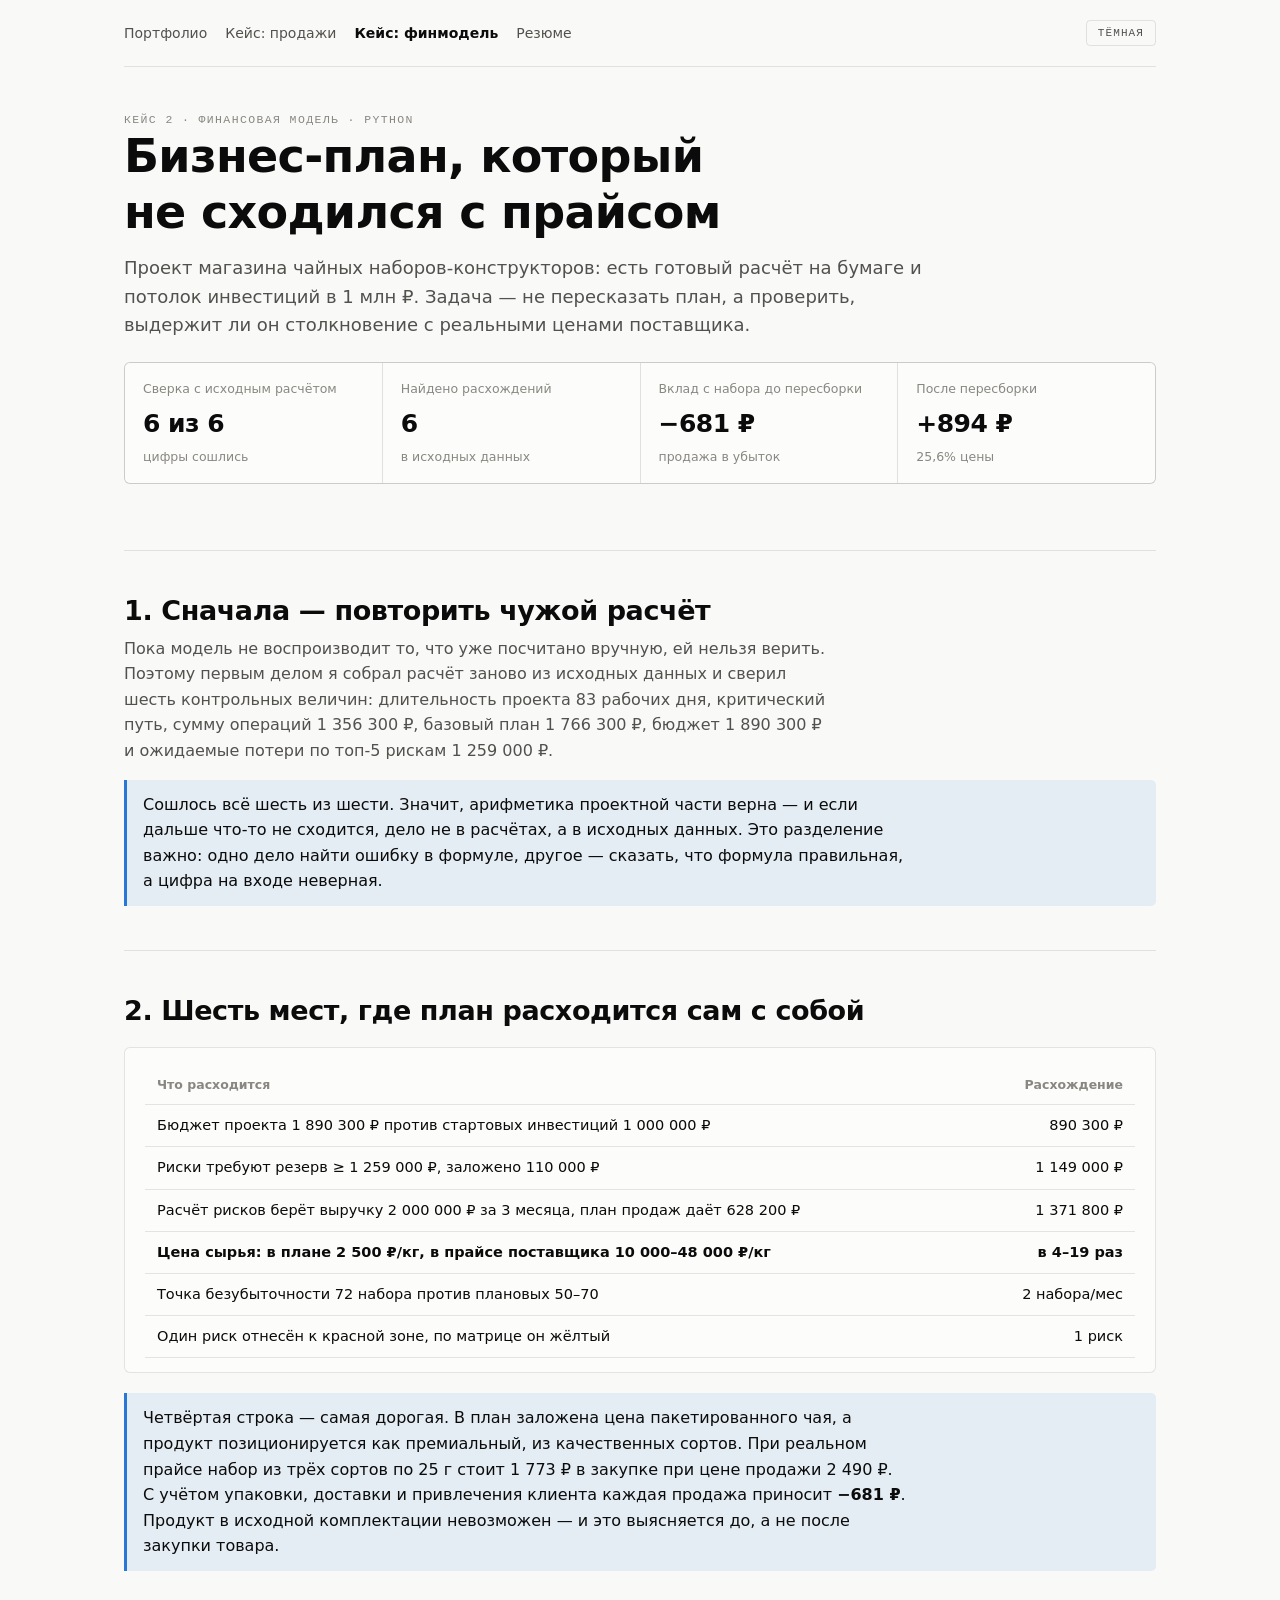
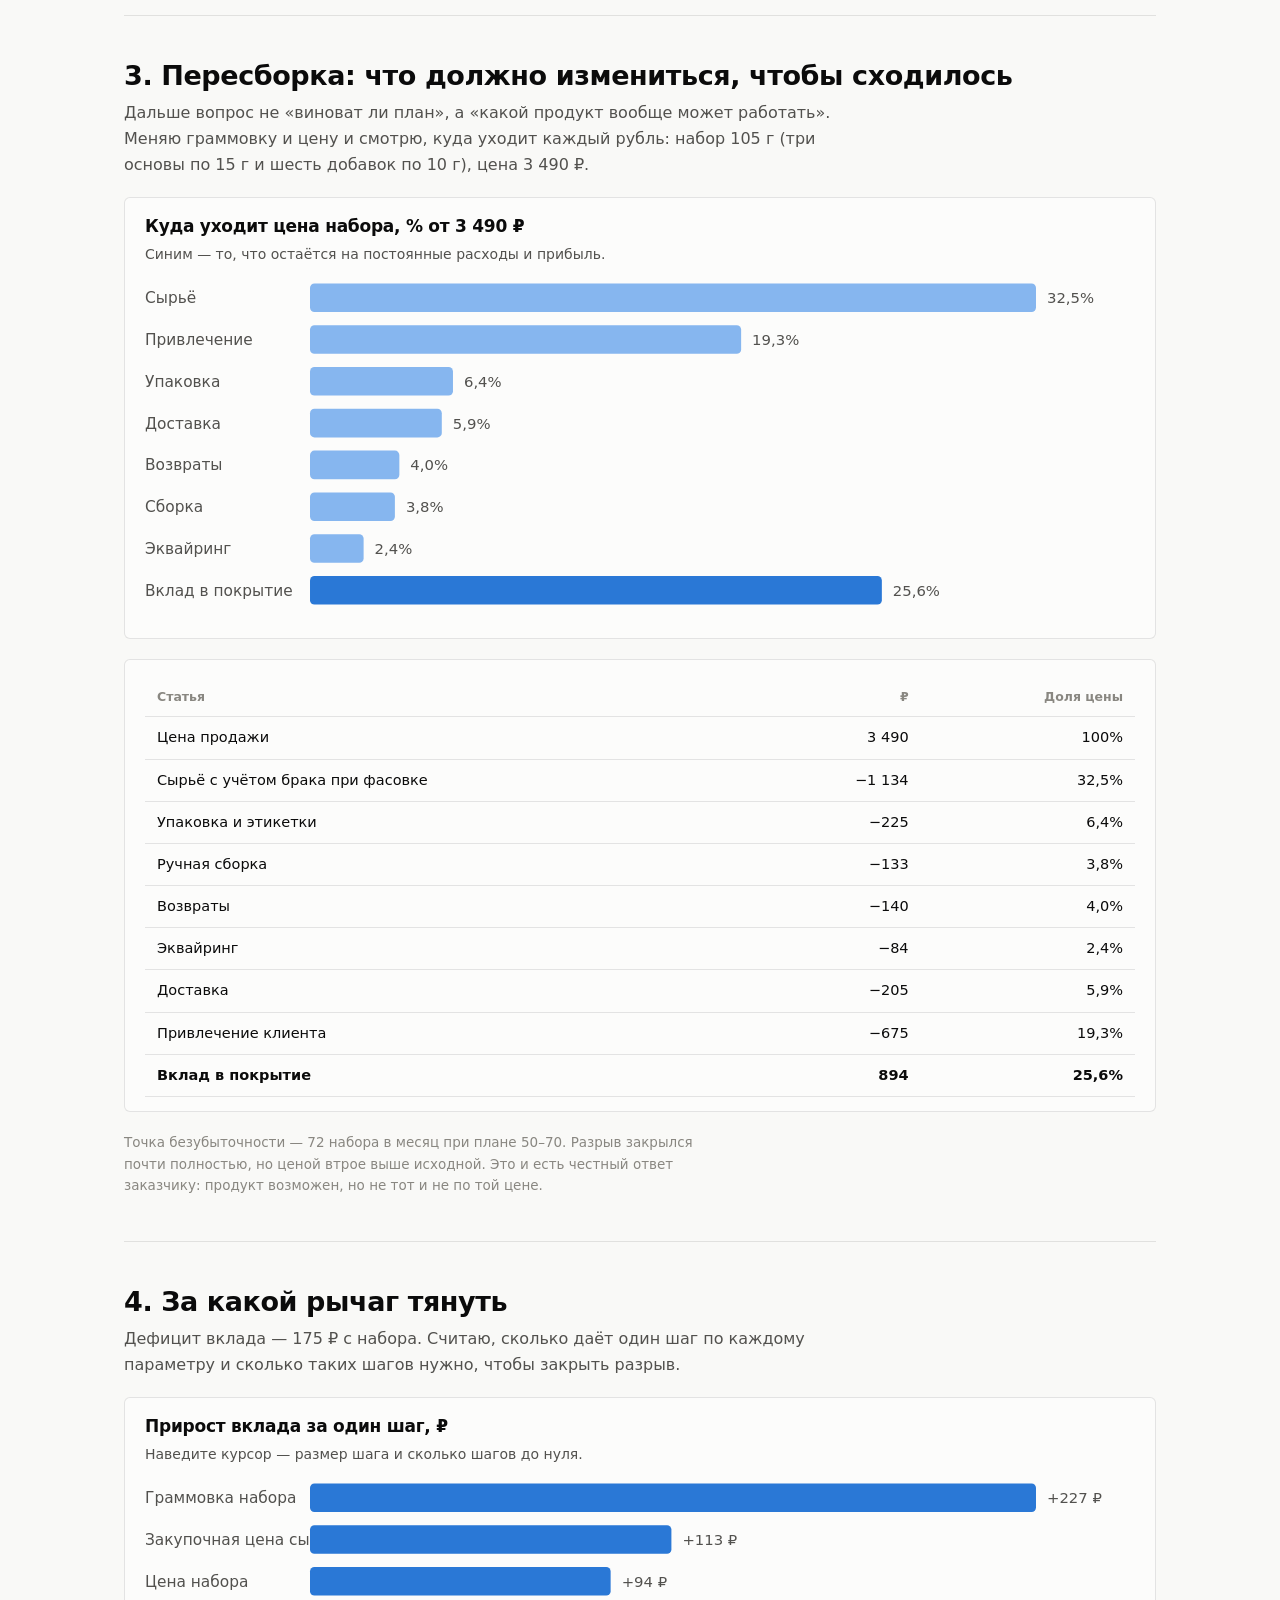
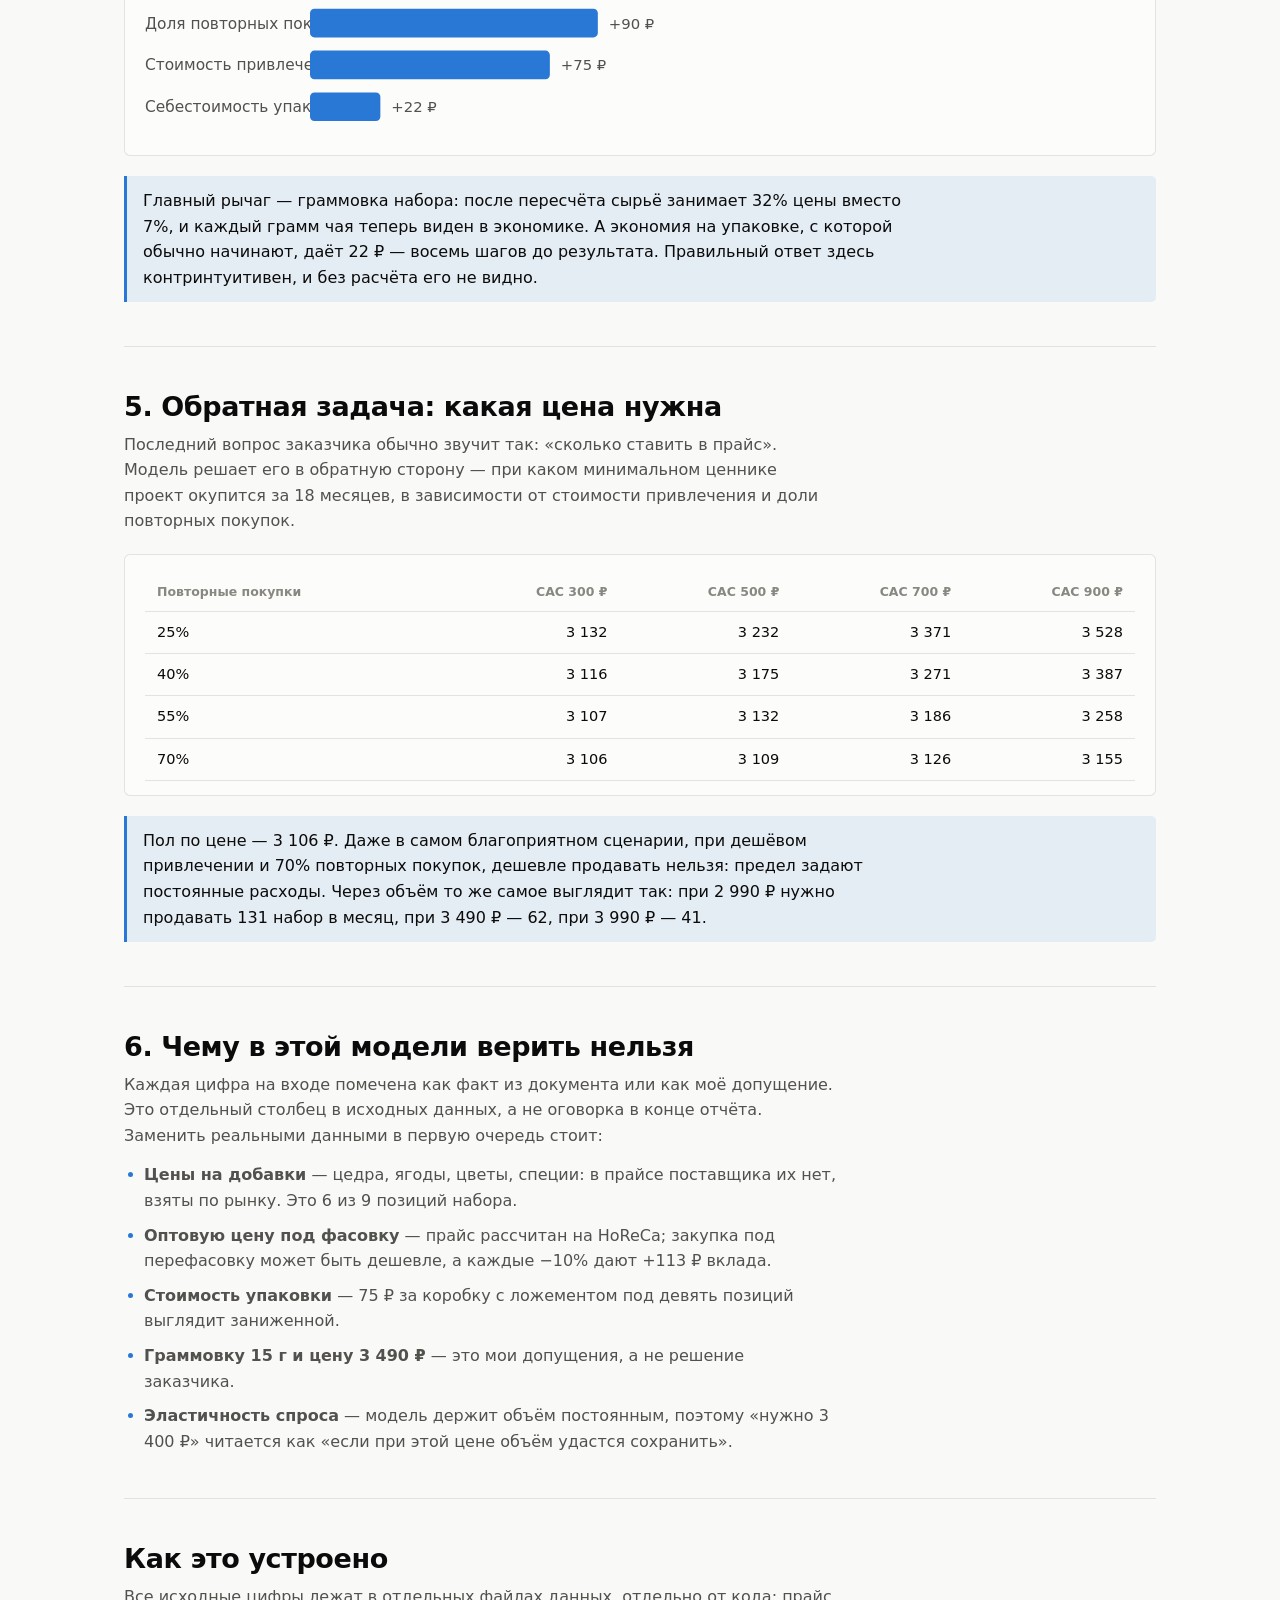
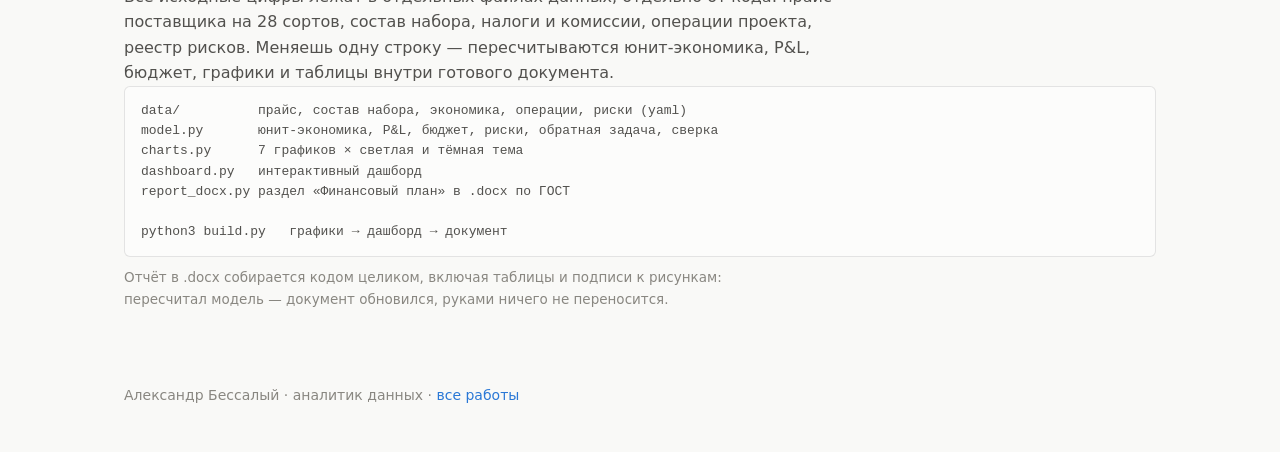
==== case-ownblend.html @ 219805a6 "Портфолио аналитика данных: два кейса, резюме, сопроводительные Кейс 1 — разбор 1 067 371 строки про" ====
<!doctype html>
<html lang="ru">
<head>
<meta charset="utf-8">
<meta name="viewport" content="width=device-width,initial-scale=1">
<title>Кейс: финмодель OWN BLEND — Александр Бессалый</title>
<meta name="description" content="Проверка бизнес-плана по реальному прайсу поставщика: 6 расхождений, отрицательная юнит-экономика, пересборка продукта.">
<link rel="stylesheet" href="assets/style.css">
</head>
<body>
<div class="wrap">
  <div class="top">
    <nav>
      <a href="index.html">Портфолио</a>
      <a href="case-retail.html">Кейс: продажи</a>
      <a href="case-ownblend.html" aria-current="page">Кейс: финмодель</a>
      <a href="resume.html">Резюме</a>
    </nav>
    <button class="theme-btn" id="theme">Тёмная</button>
  </div>

  <section>
    <p class="kicker">Кейс 2 · финансовая модель · Python</p>
    <h1>Бизнес-план, который<br>не сходился с прайсом</h1>
    <p class="lead">Проект магазина чайных наборов-конструкторов: есть готовый расчёт на бумаге и потолок инвестиций в 1 млн ₽. Задача — не пересказать план, а проверить, выдержит ли он столкновение с реальными ценами поставщика.</p>
    <dl class="tiles">
      <div class="tile"><dt>Сверка с исходным расчётом</dt><dd>6 из 6<small>цифры сошлись</small></dd></div>
      <div class="tile"><dt>Найдено расхождений</dt><dd>6<small>в исходных данных</small></dd></div>
      <div class="tile"><dt>Вклад с набора до пересборки</dt><dd>−681 ₽<small>продажа в убыток</small></dd></div>
      <div class="tile"><dt>После пересборки</dt><dd>+894 ₽<small>25,6% цены</small></dd></div>
    </dl>
  </section>

  <section>
    <h2>1. Сначала — повторить чужой расчёт</h2>
    <p>Пока модель не воспроизводит то, что уже посчитано вручную, ей нельзя верить. Поэтому первым делом я собрал расчёт заново из исходных данных и сверил шесть контрольных величин: длительность проекта 83 рабочих дня, критический путь, сумму операций 1 356 300 ₽, базовый план 1 766 300 ₽, бюджет 1 890 300 ₽ и ожидаемые потери по топ-5 рискам 1 259 000 ₽.</p>
    <div class="takeaway"><p>Сошлось всё шесть из шести. Значит, арифметика проектной части верна — и если дальше что-то не сходится, дело не в расчётах, а в исходных данных. Это разделение важно: одно дело найти ошибку в формуле, другое — сказать, что формула правильная, а цифра на входе неверная.</p></div>
  </section>

  <section>
    <h2>2. Шесть мест, где план расходится сам с собой</h2>
    <div class="card"><div class="scroll"><table>
      <thead><tr><th>Что расходится</th><th class="n">Расхождение</th></tr></thead>
      <tbody>
        <tr><td>Бюджет проекта 1 890 300 ₽ против стартовых инвестиций 1 000 000 ₽</td><td class="n">890 300 ₽</td></tr>
        <tr><td>Риски требуют резерв ≥ 1 259 000 ₽, заложено 110 000 ₽</td><td class="n">1 149 000 ₽</td></tr>
        <tr><td>Расчёт рисков берёт выручку 2 000 000 ₽ за 3 месяца, план продаж даёт 628 200 ₽</td><td class="n">1 371 800 ₽</td></tr>
        <tr><td><b>Цена сырья: в плане 2 500 ₽/кг, в прайсе поставщика 10 000–48 000 ₽/кг</b></td><td class="n"><b>в 4–19 раз</b></td></tr>
        <tr><td>Точка безубыточности 72 набора против плановых 50–70</td><td class="n">2 набора/мес</td></tr>
        <tr><td>Один риск отнесён к красной зоне, по матрице он жёлтый</td><td class="n">1 риск</td></tr>
      </tbody>
    </table></div></div>
    <div class="takeaway"><p>Четвёртая строка — самая дорогая. В план заложена цена пакетированного чая, а продукт позиционируется как премиальный, из качественных сортов. При реальном прайсе набор из трёх сортов по 25 г стоит 1 773 ₽ в закупке при цене продажи 2 490 ₽. С учётом упаковки, доставки и привлечения клиента каждая продажа приносит <b>−681 ₽</b>. Продукт в исходной комплектации невозможен — и это выясняется до, а не после закупки товара.</p></div>
  </section>

  <section>
    <h2>3. Пересборка: что должно измениться, чтобы сходилось</h2>
    <p>Дальше вопрос не «виноват ли план», а «какой продукт вообще может работать». Меняю граммовку и цену и смотрю, куда уходит каждый рубль: набор 105 г (три основы по 15 г и шесть добавок по 10 г), цена 3 490 ₽.</p>
    <div class="card">
      <header><h3>Куда уходит цена набора, % от 3 490 ₽</h3><p>Синим — то, что остаётся на постоянные расходы и прибыль.</p></header>
      <div class="chart" id="c-price"></div>
    </div>
    <div class="card"><div class="scroll"><table>
      <thead><tr><th>Статья</th><th class="n">₽</th><th class="n">Доля цены</th></tr></thead>
      <tbody>
        <tr><td>Цена продажи</td><td class="n">3 490</td><td class="n">100%</td></tr>
        <tr><td>Сырьё с учётом брака при фасовке</td><td class="n">−1 134</td><td class="n">32,5%</td></tr>
        <tr><td>Упаковка и этикетки</td><td class="n">−225</td><td class="n">6,4%</td></tr>
        <tr><td>Ручная сборка</td><td class="n">−133</td><td class="n">3,8%</td></tr>
        <tr><td>Возвраты</td><td class="n">−140</td><td class="n">4,0%</td></tr>
        <tr><td>Эквайринг</td><td class="n">−84</td><td class="n">2,4%</td></tr>
        <tr><td>Доставка</td><td class="n">−205</td><td class="n">5,9%</td></tr>
        <tr><td>Привлечение клиента</td><td class="n">−675</td><td class="n">19,3%</td></tr>
        <tr><td><b>Вклад в покрытие</b></td><td class="n"><b>894</b></td><td class="n"><b>25,6%</b></td></tr>
      </tbody>
    </table></div></div>
    <p class="note">Точка безубыточности — 72 набора в месяц при плане 50–70. Разрыв закрылся почти полностью, но ценой втрое выше исходной. Это и есть честный ответ заказчику: продукт возможен, но не тот и не по той цене.</p>
  </section>

  <section>
    <h2>4. За какой рычаг тянуть</h2>
    <p>Дефицит вклада — 175 ₽ с набора. Считаю, сколько даёт один шаг по каждому параметру и сколько таких шагов нужно, чтобы закрыть разрыв.</p>
    <div class="card">
      <header><h3>Прирост вклада за один шаг, ₽</h3><p>Наведите курсор — размер шага и сколько шагов до нуля.</p></header>
      <div class="chart" id="c-levers"></div>
    </div>
    <div class="takeaway"><p>Главный рычаг — граммовка набора: после пересчёта сырьё занимает 32% цены вместо 7%, и каждый грамм чая теперь виден в экономике. А экономия на упаковке, с которой обычно начинают, даёт 22 ₽ — восемь шагов до результата. Правильный ответ здесь контринтуитивен, и без расчёта его не видно.</p></div>
  </section>

  <section>
    <h2>5. Обратная задача: какая цена нужна</h2>
    <p>Последний вопрос заказчика обычно звучит так: «сколько ставить в прайс». Модель решает его в обратную сторону — при каком минимальном ценнике проект окупится за 18 месяцев, в зависимости от стоимости привлечения и доли повторных покупок.</p>
    <div class="card"><div class="scroll"><table>
      <thead><tr><th>Повторные покупки</th><th class="n">CAC 300 ₽</th><th class="n">CAC 500 ₽</th><th class="n">CAC 700 ₽</th><th class="n">CAC 900 ₽</th></tr></thead>
      <tbody>
        <tr><td>25%</td><td class="n">3 132</td><td class="n">3 232</td><td class="n">3 371</td><td class="n">3 528</td></tr>
        <tr><td>40%</td><td class="n">3 116</td><td class="n">3 175</td><td class="n">3 271</td><td class="n">3 387</td></tr>
        <tr><td>55%</td><td class="n">3 107</td><td class="n">3 132</td><td class="n">3 186</td><td class="n">3 258</td></tr>
        <tr><td>70%</td><td class="n">3 106</td><td class="n">3 109</td><td class="n">3 126</td><td class="n">3 155</td></tr>
      </tbody>
    </table></div></div>
    <div class="takeaway"><p>Пол по цене — 3 106 ₽. Даже в самом благоприятном сценарии, при дешёвом привлечении и 70% повторных покупок, дешевле продавать нельзя: предел задают постоянные расходы. Через объём то же самое выглядит так: при 2 990 ₽ нужно продавать 131 набор в месяц, при 3 490 ₽ — 62, при 3 990 ₽ — 41.</p></div>
  </section>

  <section>
    <h2>6. Чему в этой модели верить нельзя</h2>
    <p>Каждая цифра на входе помечена как факт из документа или как моё допущение. Это отдельный столбец в исходных данных, а не оговорка в конце отчёта. Заменить реальными данными в первую очередь стоит:</p>
    <ul class="clean">
      <li><b>Цены на добавки</b> — цедра, ягоды, цветы, специи: в прайсе поставщика их нет, взяты по рынку. Это 6 из 9 позиций набора.</li>
      <li><b>Оптовую цену под фасовку</b> — прайс рассчитан на HoReCa; закупка под перефасовку может быть дешевле, а каждые −10% дают +113 ₽ вклада.</li>
      <li><b>Стоимость упаковки</b> — 75 ₽ за коробку с ложементом под девять позиций выглядит заниженной.</li>
      <li><b>Граммовку 15 г и цену 3 490 ₽</b> — это мои допущения, а не решение заказчика.</li>
      <li><b>Эластичность спроса</b> — модель держит объём постоянным, поэтому «нужно 3 400 ₽» читается как «если при этой цене объём удастся сохранить».</li>
    </ul>
  </section>

  <section>
    <h2>Как это устроено</h2>
    <p>Все исходные цифры лежат в отдельных файлах данных, отдельно от кода: прайс поставщика на 28 сортов, состав набора, налоги и комиссии, операции проекта, реестр рисков. Меняешь одну строку — пересчитываются юнит-экономика, P&amp;L, бюджет, графики и таблицы внутри готового документа.</p>
<pre>data/          прайс, состав набора, экономика, операции, риски (yaml)
model.py       юнит-экономика, P&amp;L, бюджет, риски, обратная задача, сверка
charts.py      7 графиков × светлая и тёмная тема
dashboard.py   интерактивный дашборд
report_docx.py раздел «Финансовый план» в .docx по ГОСТ

python3 build.py   графики → дашборд → документ</pre>
    <p class="note">Отчёт в .docx собирается кодом целиком, включая таблицы и подписи к рисункам: пересчитал модель — документ обновился, руками ничего не переносится.</p>
  </section>

  <footer>Александр Бессалый · аналитик данных · <a href="index.html">все работы</a></footer>
</div>

<script src="assets/charts.js"></script>
<script>
Charts.themeToggle(document.getElementById("theme"));
const rub = (v) => v.toLocaleString("ru-RU") + " ₽";

Charts.barsH(document.getElementById("c-price"), {
  rows: [
    { label: "Сырьё", value: 32.5, rub: 1134, color: "var(--seq-1)" },
    { label: "Привлечение", value: 19.3, rub: 675, color: "var(--seq-1)" },
    { label: "Упаковка", value: 6.4, rub: 225, color: "var(--seq-1)" },
    { label: "Доставка", value: 5.9, rub: 205, color: "var(--seq-1)" },
    { label: "Возвраты", value: 4.0, rub: 140, color: "var(--seq-1)" },
    { label: "Сборка", value: 3.8, rub: 133, color: "var(--seq-1)" },
    { label: "Эквайринг", value: 2.4, rub: 84, color: "var(--seq-1)" },
    { label: "Вклад в покрытие", value: 25.6, rub: 894 },
  ],
  fmt: (v) => v.toFixed(1).replace(".", ",") + "%",
  tip: (r) => `<b>${r.label}</b><br>${rub(r.rub)} · ${r.value.toString().replace(".", ",")}% цены`,
});

Charts.barsH(document.getElementById("c-levers"), {
  rows: [
    { label: "Граммовка набора", value: 227, step: "−20%", steps: "0,8" },
    { label: "Закупочная цена сырья", value: 113, step: "−10%", steps: "1,5" },
    { label: "Цена набора", value: 94, step: "+100 ₽", steps: "1,9" },
    { label: "Доля повторных покупок", value: 90, step: "+10 п.п.", steps: "1,9" },
    { label: "Стоимость привлечения", value: 75, step: "−100 ₽", steps: "2,3" },
    { label: "Себестоимость упаковки", value: 22, step: "−10%", steps: "7,8" },
  ],
  fmt: (v) => "+" + v + " ₽",
  tip: (r) => `<b>${r.label}</b><br>Шаг ${r.step} → +${r.value} ₽ вклада<br>Шагов до нуля: ${r.steps}`,
});
</script>
</body>
</html>
---- assets/style.css ----
/* Общие токены и типографика всех страниц портфолио. */
:root{
  color-scheme:light;
  --plane:#f9f9f7; --surface:#fcfcfb;
  --ink:#0b0b0b; --ink-2:#52514e; --ink-3:#898781;
  --grid:#e1e0d9; --axis:#c3c2b7; --border:rgba(11,11,11,.10);
  --accent:#2a78d6; --accent-soft:rgba(42,120,214,.10);
  --good:#0ca30c; --critical:#d03b3b; --warning:#fab219;
  --seq-1:#86b6ef; --seq-2:#2a78d6; --seq-3:#104281;
  --sans:system-ui,-apple-system,"Segoe UI",Roboto,sans-serif;
  --mono:ui-monospace,SFMono-Regular,Menlo,monospace;
}
@media (prefers-color-scheme:dark){
  :root:not([data-theme="light"]){
    color-scheme:dark;
    --plane:#0d0d0d; --surface:#1a1a19;
    --ink:#fff; --ink-2:#c3c2b7; --ink-3:#898781;
    --grid:#2c2c2a; --axis:#383835; --border:rgba(255,255,255,.10);
    --accent:#3987e5; --accent-soft:rgba(57,135,229,.14);
    --seq-1:#b7d3f6; --seq-2:#5598e7; --seq-3:#1c5cab;
  }
}
:root[data-theme="dark"]{
  color-scheme:dark;
  --plane:#0d0d0d; --surface:#1a1a19;
  --ink:#fff; --ink-2:#c3c2b7; --ink-3:#898781;
  --grid:#2c2c2a; --axis:#383835; --border:rgba(255,255,255,.10);
  --accent:#3987e5; --accent-soft:rgba(57,135,229,.14);
  --seq-1:#b7d3f6; --seq-2:#5598e7; --seq-3:#1c5cab;
}

*{box-sizing:border-box;margin:0;padding:0}
body{background:var(--plane);color:var(--ink);font-family:var(--sans);font-size:16px;line-height:1.6;-webkit-font-smoothing:antialiased}
a{color:var(--accent);text-decoration:none}
a:hover{text-decoration:underline}
a:focus-visible,button:focus-visible{outline:2px solid var(--accent);outline-offset:3px;border-radius:3px}
.wrap{max-width:1080px;margin:0 auto;padding:0 24px}
p{max-width:70ch;color:var(--ink-2)}
h1,h2,h3{line-height:1.2;letter-spacing:-.015em;color:var(--ink);text-wrap:balance}
h1{font-size:clamp(30px,5vw,46px);font-weight:640}
h2{font-size:clamp(21px,2.6vw,27px);font-weight:600;margin-bottom:8px}
h3{font-size:17px;font-weight:600;margin-bottom:6px}
.kicker{font-family:var(--mono);font-size:11.5px;letter-spacing:.12em;text-transform:uppercase;color:var(--ink-3)}
.mono{font-family:var(--mono)}
.num{font-variant-numeric:tabular-nums}

/* шапка */
.top{display:flex;justify-content:space-between;align-items:center;gap:16px;padding:20px 0;border-bottom:1px solid var(--border)}
.top nav{display:flex;gap:18px;flex-wrap:wrap;font-size:14px}
.top nav a{color:var(--ink-2)}
.top nav a[aria-current]{color:var(--ink);font-weight:600}
.theme-btn{font-family:var(--mono);font-size:11px;letter-spacing:.1em;text-transform:uppercase;background:none;border:1px solid var(--border);color:var(--ink-2);padding:6px 11px;border-radius:4px;cursor:pointer}
.theme-btn:hover{color:var(--ink);border-color:var(--axis)}

section{padding:44px 0;border-bottom:1px solid var(--border)}
section:last-of-type{border-bottom:0}
.lead{font-size:18px;margin-top:14px}

/* плитки-показатели */
.tiles{display:grid;grid-template-columns:repeat(auto-fit,minmax(150px,1fr));gap:1px;background:var(--border);border:1px solid var(--border);border-radius:6px;overflow:hidden;margin:22px 0}
.tile{background:var(--surface);padding:16px 18px}
.tile dt{font-size:12.5px;color:var(--ink-3);margin-bottom:5px}
.tile dd{font-size:25px;font-weight:620;font-variant-numeric:tabular-nums;letter-spacing:-.02em}
.tile dd small{display:block;font-size:12.5px;font-weight:400;color:var(--ink-3);letter-spacing:0;margin-top:3px}

/* карточка графика */
.card{background:var(--surface);border:1px solid var(--border);border-radius:6px;padding:18px 20px 14px;margin:20px 0}
.card header{margin-bottom:14px}
.card header p{font-size:14px;margin-top:4px}
.chart{position:relative}
.chart svg{display:block;width:100%;height:auto;overflow:visible}
.legend{display:flex;gap:16px;flex-wrap:wrap;font-size:13px;color:var(--ink-2);margin-top:10px}
.legend i{display:inline-block;width:10px;height:10px;border-radius:2px;margin-right:6px;vertical-align:-1px}
.tip{position:absolute;pointer-events:none;opacity:0;transition:opacity .12s;background:var(--surface);border:1px solid var(--axis);border-radius:5px;padding:8px 10px;font-size:13px;line-height:1.45;box-shadow:0 6px 18px rgba(0,0,0,.14);white-space:nowrap;z-index:5}
.tip b{font-variant-numeric:tabular-nums}

/* таблицы */
.scroll{overflow-x:auto}
table{border-collapse:collapse;width:100%;font-size:14.5px}
th,td{text-align:left;padding:9px 12px;border-bottom:1px solid var(--border)}
th{font-size:12.5px;color:var(--ink-3);font-weight:600;white-space:nowrap}
td.n,th.n{text-align:right;font-variant-numeric:tabular-nums}
tbody tr:hover{background:var(--accent-soft)}

.note{font-size:13.5px;color:var(--ink-3);margin-top:10px}
.takeaway{border-left:3px solid var(--accent);background:var(--accent-soft);padding:12px 16px;border-radius:0 5px 5px 0;margin-top:16px}
.takeaway p{color:var(--ink);max-width:75ch}
ul.clean{list-style:none;display:grid;gap:9px;margin-top:14px}
ul.clean li{padding-left:20px;position:relative;color:var(--ink-2);max-width:70ch}
ul.clean li::before{content:"";position:absolute;left:4px;top:10px;width:5px;height:5px;border-radius:50%;background:var(--accent)}
code{font-family:var(--mono);font-size:13.5px;background:var(--accent-soft);padding:1px 5px;border-radius:3px}
pre{background:var(--surface);border:1px solid var(--border);border-radius:6px;padding:14px 16px;overflow-x:auto;font-family:var(--mono);font-size:13px;line-height:1.55;color:var(--ink-2)}
footer{padding:30px 0 44px;color:var(--ink-3);font-size:14px}
@media (max-width:640px){
  .top{flex-direction:column;align-items:flex-start;gap:10px}
  .card{padding:14px 12px 10px}
}

/* Незаполненные места — видны, пока не подставлены реальные данные. */
.todo{background:rgba(250,178,25,.16);border-bottom:2px solid var(--warning);padding:0 4px;border-radius:2px;color:var(--ink)}
.todo::before{content:"⚠ ";font-size:12px}

/* Карточки работ */
.works{display:grid;gap:18px;margin-top:26px}
.work{background:var(--surface);border:1px solid var(--border);border-radius:8px;padding:22px 24px;transition:border-color .18s,transform .18s}
.work:hover{border-color:var(--accent);transform:translateY(-2px)}
.work .kicker{display:block;margin-bottom:8px}
.work h3{font-size:20px;margin-bottom:8px}
.work .head{font-size:17px;color:var(--ink);font-weight:560;max-width:62ch;margin-bottom:10px}
.work .stack{display:flex;gap:7px;flex-wrap:wrap;margin-top:14px}
.work .stack span{font-family:var(--mono);font-size:11.5px;color:var(--ink-3);border:1px solid var(--border);border-radius:99px;padding:3px 9px}
.work .go{display:inline-block;margin-top:14px;font-weight:560}
.facts{display:grid;grid-template-columns:repeat(auto-fit,minmax(130px,1fr));gap:14px;margin-top:16px;padding-top:14px;border-top:1px solid var(--border)}
.facts div b{display:block;font-size:19px;font-variant-numeric:tabular-nums;letter-spacing:-.01em}
.facts div span{font-size:12.5px;color:var(--ink-3)}
.contacts{display:flex;gap:26px;flex-wrap:wrap;margin-top:18px;font-size:16px}
.contacts a{font-weight:560}

/* Резюме: колонка под печать A4 */
.cv{max-width:820px}
.cv-head{display:flex;justify-content:space-between;gap:28px;flex-wrap:wrap;align-items:flex-start;padding:34px 0 22px}
.cv-head h1{font-size:clamp(28px,4.4vw,40px)}
.cv-head .role{font-size:18px;color:var(--ink-2);margin-top:6px}
.cv-head .meta{font-size:14.5px;color:var(--ink-2);text-align:right;line-height:1.75}
.cv-head .meta a{display:block}
.cv section{padding:26px 0}
.cv h2{font-size:14px;text-transform:uppercase;letter-spacing:.1em;color:var(--ink-3);font-weight:650;margin-bottom:16px}
.row{display:grid;grid-template-columns:150px 1fr;gap:20px;padding:14px 0;border-top:1px solid var(--border)}
.row:first-of-type{border-top:0;padding-top:0}
.row .when{font-size:14px;color:var(--ink-3);font-variant-numeric:tabular-nums}
.row h3{font-size:17px;margin-bottom:2px}
.row .org{font-size:14.5px;color:var(--ink-2);margin-bottom:8px}
.row ul{list-style:none;display:grid;gap:6px}
.row ul li{position:relative;padding-left:16px;font-size:15px;color:var(--ink-2)}
.row ul li::before{content:"—";position:absolute;left:0;color:var(--ink-3)}
.skills{display:grid;grid-template-columns:150px 1fr;gap:20px;padding:10px 0}
.skills dt{font-size:14px;color:var(--ink-3)}
.skills dd{font-size:15px;color:var(--ink-2)}
@media (max-width:640px){.row,.skills{grid-template-columns:1fr;gap:6px}}
@media print{
  :root{--plane:#fff;--surface:#fff;--ink:#000;--ink-2:#333;--ink-3:#666;--border:#ddd}
  .top,.theme-btn,footer .noprint{display:none}
  body{font-size:11pt}
  .cv section{padding:14px 0;break-inside:avoid}
  a{color:#000;text-decoration:none}
}
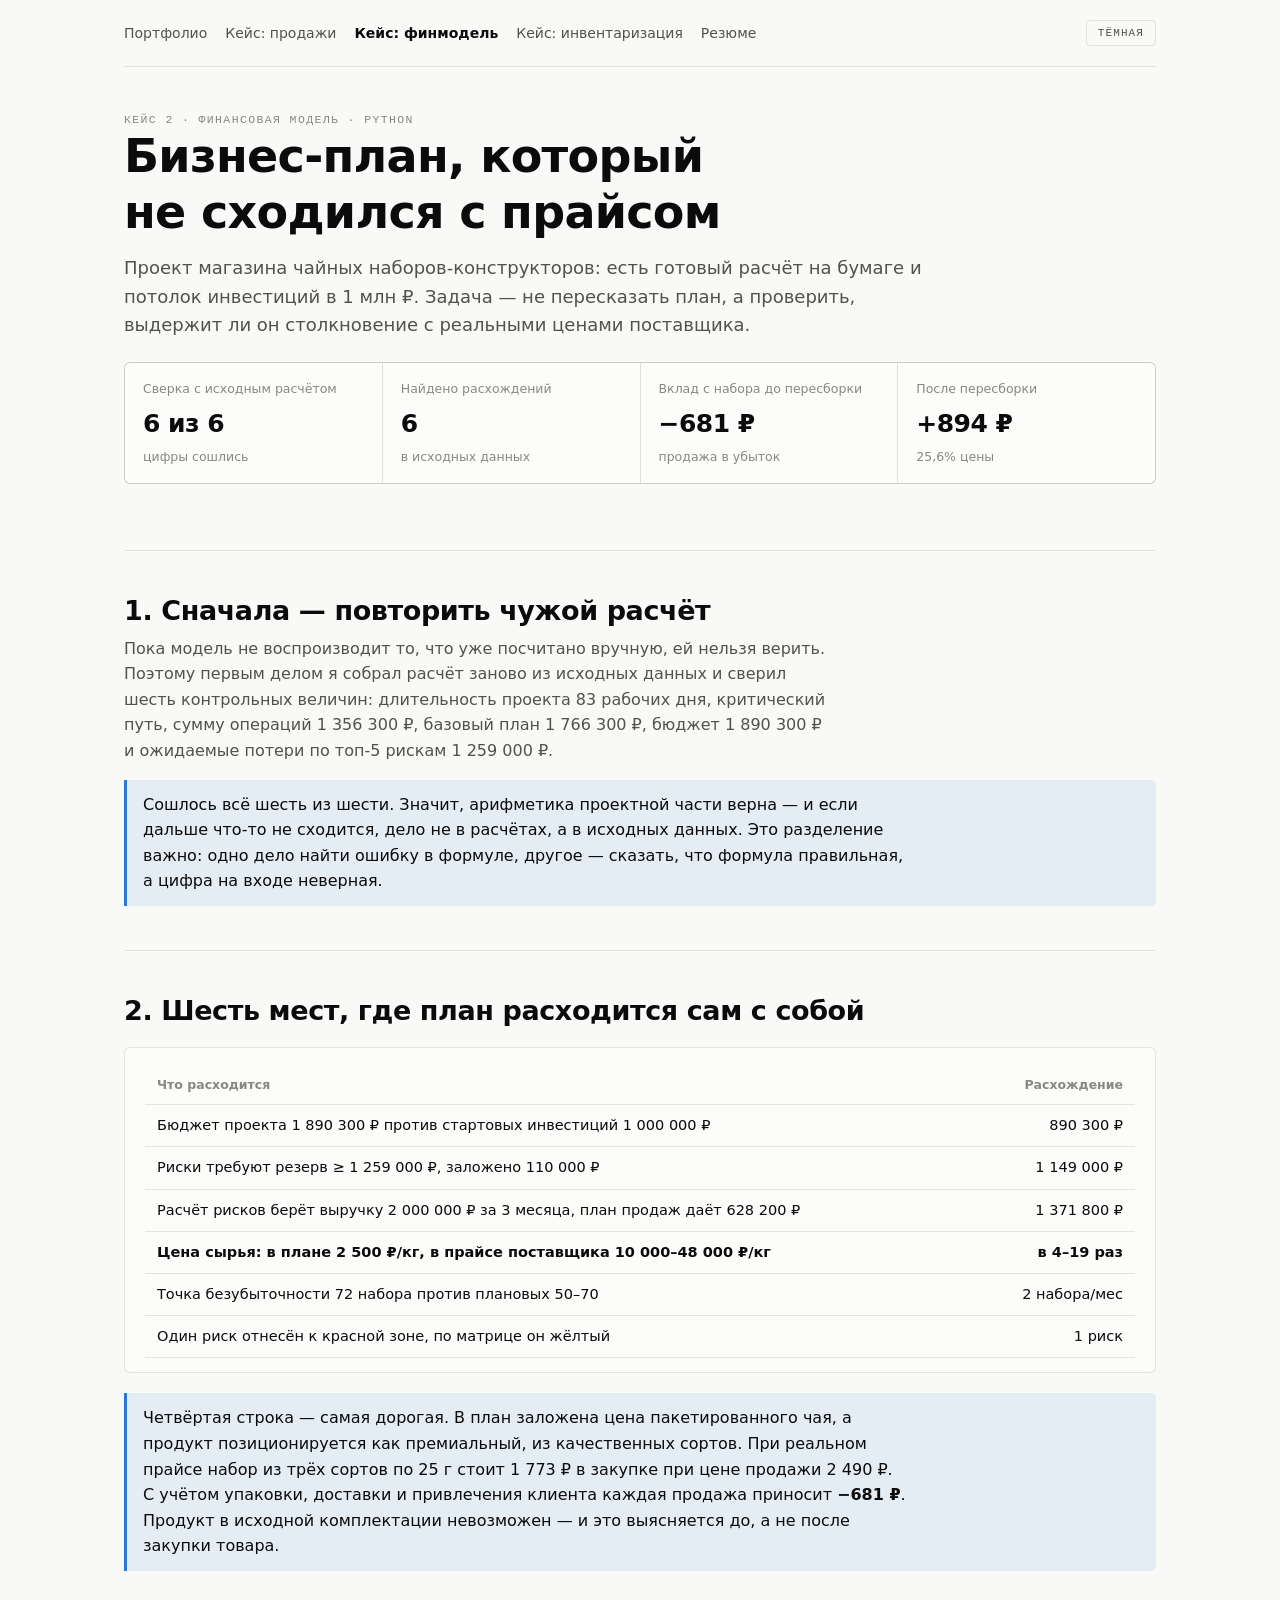
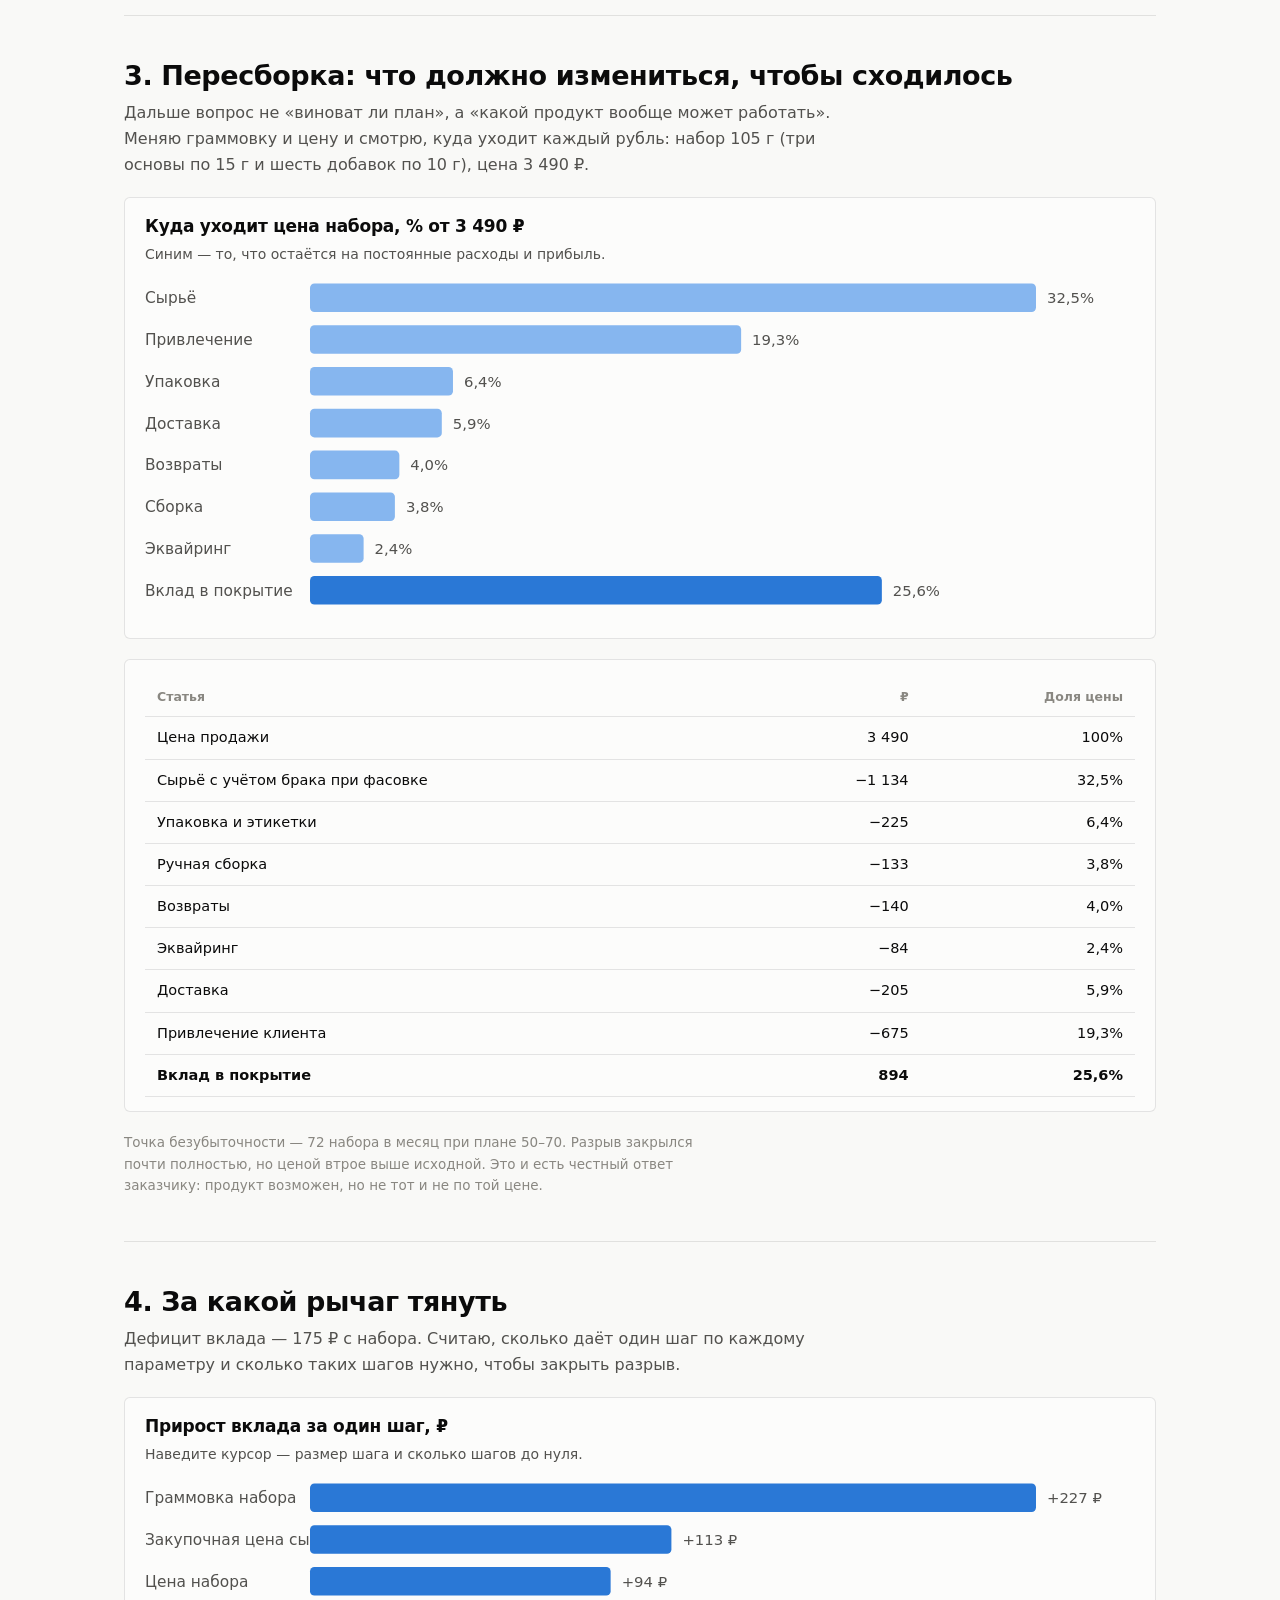
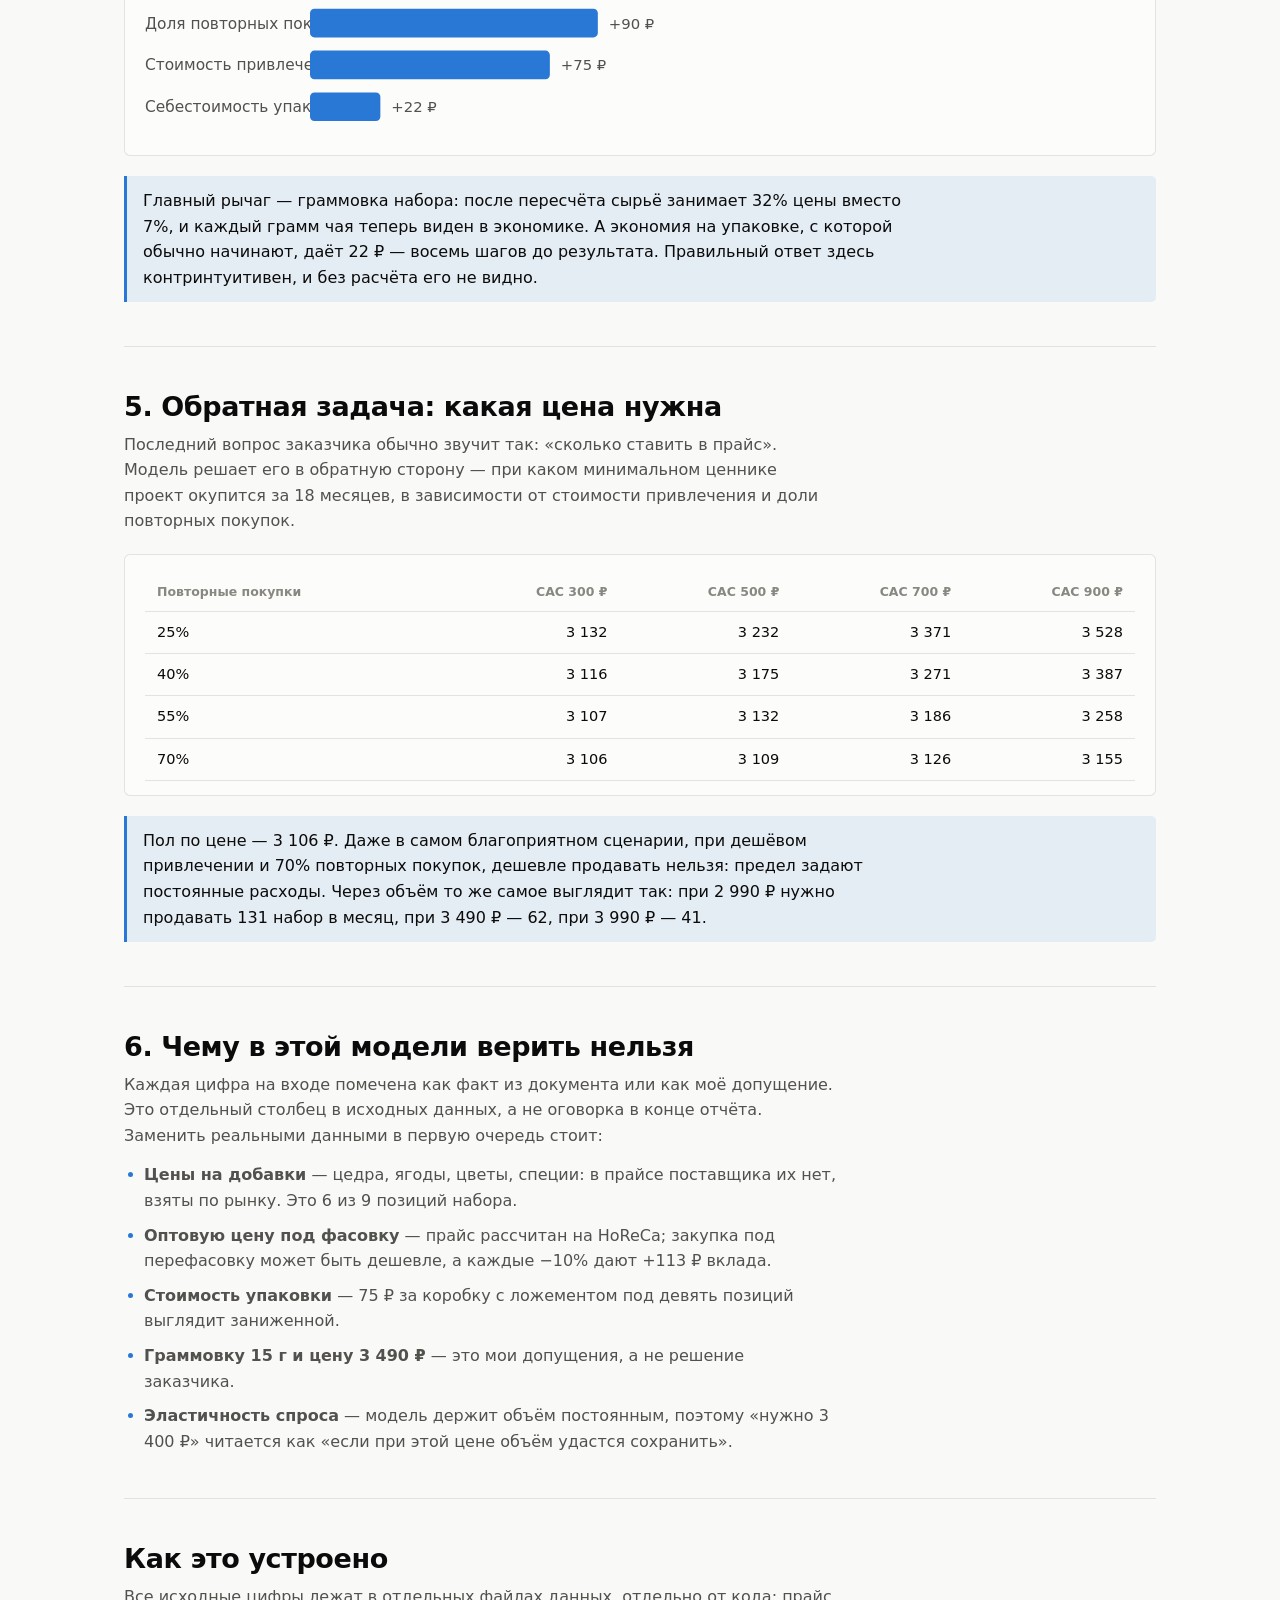
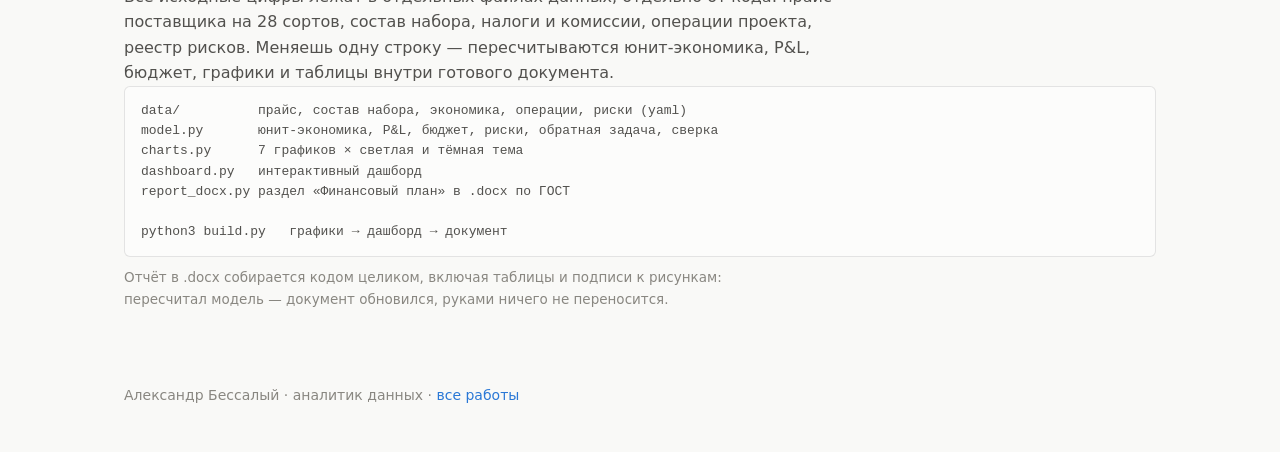
==== commit 38d10d52: "Кейс 3: инвентаризация бара на реальных обезличенных данных Разбор сличительной ведомости: итоговая " ====
--- a/case-ownblend.html
+++ b/case-ownblend.html
@@ -14,6 +14,7 @@
       <a href="index.html">Портфолио</a>
       <a href="case-retail.html">Кейс: продажи</a>
       <a href="case-ownblend.html" aria-current="page">Кейс: финмодель</a>
+      <a href="case-bar.html">Кейс: инвентаризация</a>
       <a href="resume.html">Резюме</a>
     </nav>
     <button class="theme-btn" id="theme">Тёмная</button>
--- a/assets/style.css
+++ b/assets/style.css
@@ -137,6 +137,7 @@
 .skills dt{font-size:14px;color:var(--ink-3)}
 .skills dd{font-size:15px;color:var(--ink-2)}
 @media (max-width:640px){.row,.skills{grid-template-columns:1fr;gap:6px}}
+@media (max-width:820px),print{.cv-head .meta{text-align:left}}
 @media print{
   :root{--plane:#fff;--surface:#fff;--ink:#000;--ink-2:#333;--ink-3:#666;--border:#ddd}
   .top,.theme-btn,footer .noprint{display:none}
@@ -144,3 +145,7 @@
   .cv section{padding:14px 0;break-inside:avoid}
   a{color:#000;text-decoration:none}
 }
+
+/* Телефон — только в печатной версии резюме, не в публичной странице. */
+.print-only{display:none}
+@media print{.print-only{display:block}}
